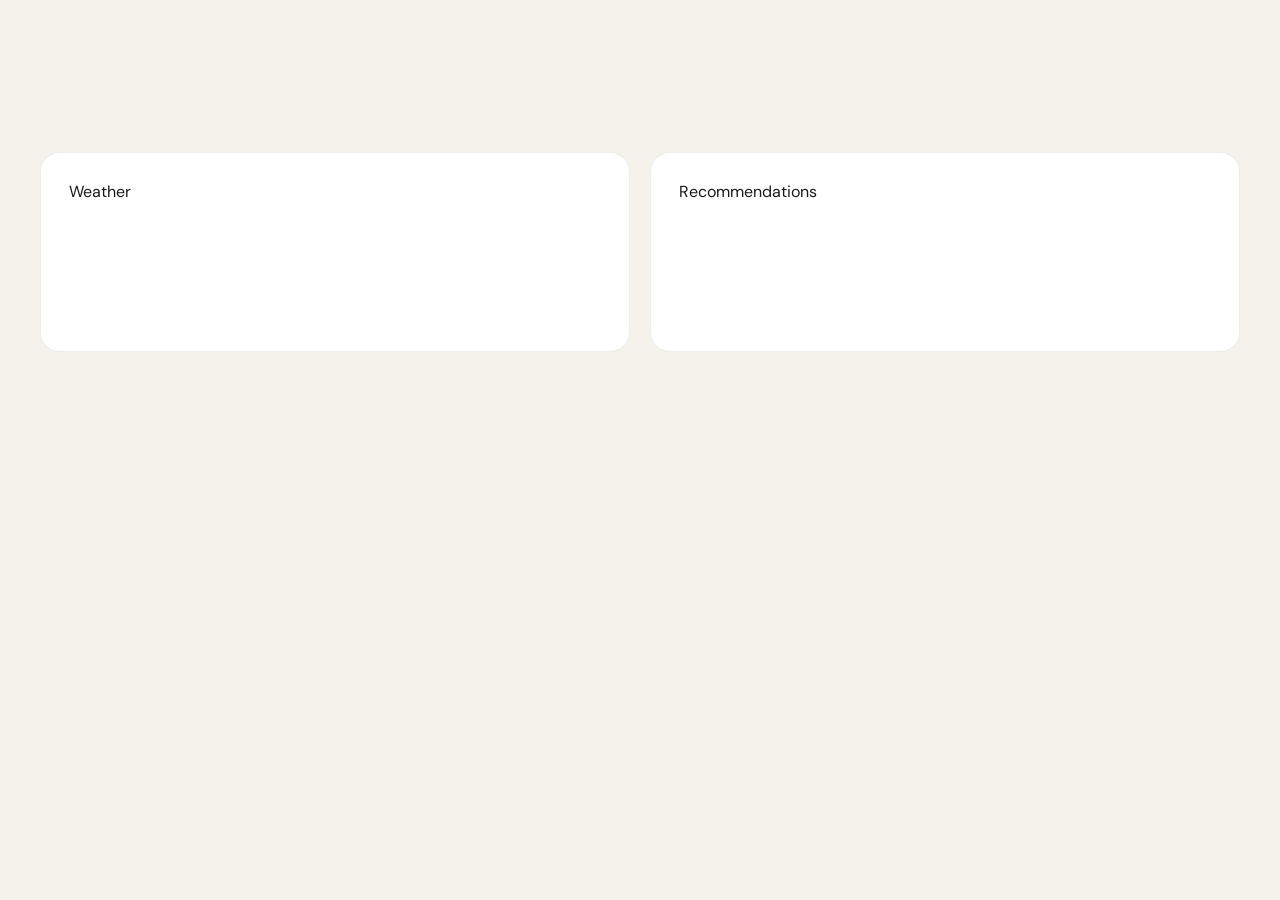
==== index.html @ 9553cbdd "Add favicon and reformat CSS Add a new image asset and reference it as the site's favicon in index.h" ====
<!DOCTYPE html>
<html lang="en">
  <head>
    <meta charset="UTF-8" />
    <meta name="viewport" content="width=device-width, initial-scale=1.0" />
    <title>Dashboard</title>
    <link rel="icon" href="images/weather-app-thick-line-filled-dark-colors-icons-for-personal-and-commercial-use-free-vector.jpg">
    <link rel="stylesheet" href="style.css" />
  </head>
  <body>

    <div id="app">

      <!-- Clock section -->
      <header id="clock-section">
        <div id="time"></div>
        <div id="date"></div>
      </header>

      <!-- Widgets section -->
      <main id="widgets">
        <div class="widget" id="weather-widget">Weather</div>
        <div class="widget" id="weather-widget">Recommendations</div>
      </main>

    </div>

    <script src="script.js"></script>
  </body>
</html>
---- style.css ----
@import url('https://fonts.googleapis.com/css2?family=DM+Serif+Display:ital@0;1&family=DM+Sans:wght@300;400;500&display=swap');

* {
  box-sizing: border-box;
  margin: 0;
  padding: 0;
}

:root{ /*Setting up variables for color pallete*/
  --bg: #F5F2EC;
  --text-primary: #1A1A18;
  --text-secondary: #8A8880;
  --widget-bg: #FFFFFF;
  --widget-border: rgba(0, 0, 0, 0.07);
  --accent: #2D6A4F;
}

body{
  background-color: var(--bg);
  color: var(--text-primary);
  font-family: 'DM Sans', sans-serif;
  min-height: 100vh;
  padding: 40px;
}

#app{
  max-width: 1400px;
  margin: 0 auto;
  display: flex;
  flex-direction: column;
  gap: 40px;
}

/* Clock section */
#clock-section{
  text-align: center;
  padding: 40px 0 20px;
}

#time{
  font-family: 'DM Serif Display', serif;
  font-size: clamp(72px, 12vw, 160px);
  line-height: 1;
  letter-spacing: -2px;
  color: var(--text-primary);
}

#date{
  font-size: clamp(14px, 2vw, 18px);
  font-weight: 300;
  color: var(--text-secondary);
  margin-top: 12px;
  letter-spacing: 0.08em;
  text-transform: uppercase;
}

/* Widgets grid */
#widgets{
  display: grid;
  grid-template-columns: repeat(auto-fit, minmax(300px, 1fr));
  gap: 20px;
}

.widget{
  background: var(--widget-bg);
  border: 1px solid var(--widget-border);
  border-radius: 20px;
  padding: 28px;
  min-height: 200px;
}

/* Portrait orientation */
@media (orientation: portrait) {
  body { padding: 30px 24px; }
  #widgets { grid-template-columns: 1fr; }
}
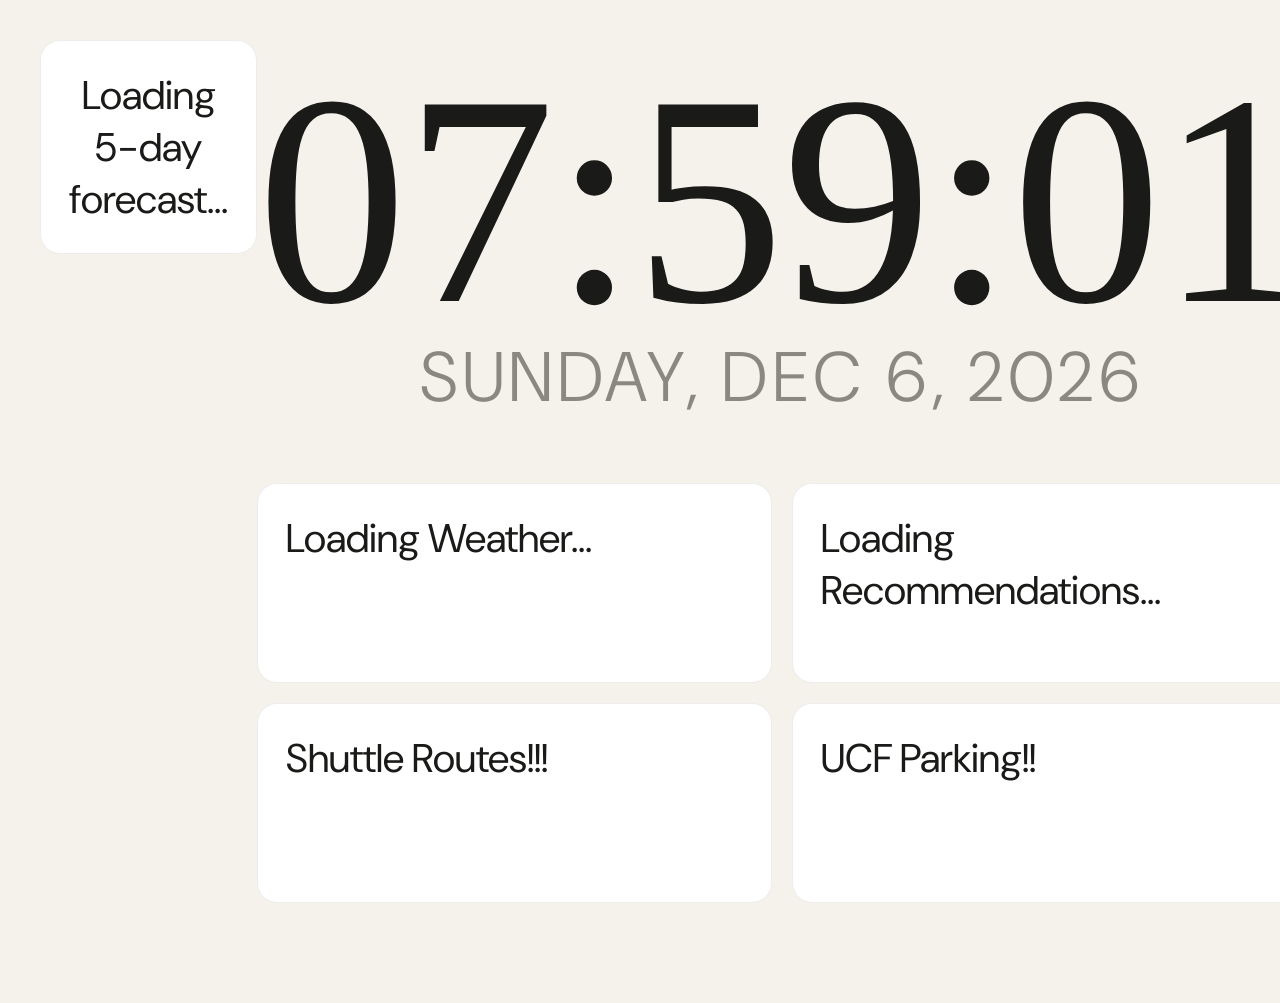
==== commit cb6fce69: "Add shuttle fetch & refactor layout/styles Move the 5-day forecast bar out of the main widgets and w" ====
--- a/index.html
+++ b/index.html
@@ -9,18 +9,24 @@
   </head>
   <body>
 
-    <div id="app">
+    <div class="dailyWeather">
+      <div class="widget" id="forecast-bar">Loading 5-day forecast...</div>
+    </div>
+    
+    <div id="main-app-section">
 
       <!-- Clock section -->
       <header id="clock-section">
-        <div id="time"></div>
-        <div id="date"></div>
+        <div id="time">HH:MM:SS</div>
+        <div id="date">MM/DD/YYYY</div>
       </header>
 
       <!-- Widgets section -->
       <main id="widgets">
-        <div class="widget" id="weather-widget">Weather</div>
-        <div class="widget" id="weather-widget">Recommendations</div>
+        <div class="widget" id="weather-widget">Loading Weather...</div>
+        <div class="widget" id="recommendations-widget">Loading Recommendations...</div>
+        <div class="widget" id="shuttle-routes">Shuttle Routes!!!</div>
+        <div class="widget" id="ucf-parking">UCF Parking!!</div>
       </main>
 
     </div>
--- a/style.css
+++ b/style.css
@@ -1,76 +1,121 @@
 @import url('https://fonts.googleapis.com/css2?family=DM+Serif+Display:ital@0;1&family=DM+Sans:wght@300;400;500&display=swap');
 
 * {
-  box-sizing: border-box;
-  margin: 0;
-  padding: 0;
+    box-sizing: border-box;
+    margin: 0;
+    padding: 0;
 }
 
 :root{ /*Setting up variables for color pallete*/
-  --bg: #F5F2EC;
-  --text-primary: #1A1A18;
-  --text-secondary: #8A8880;
-  --widget-bg: #FFFFFF;
-  --widget-border: rgba(0, 0, 0, 0.07);
-  --accent: #2D6A4F;
+    --bg: #F5F2EC;
+    --text-primary: #1A1A18;
+    --text-secondary: #8A8880;
+    --widget-bg: #FFFFFF;
+    --widget-border: rgba(0, 0, 0, 0.07);
+    --accent: #2D6A4F;
+}
+html{
+    font-size: 62.5%; /*This is like a universal constant for 1px*/                                                                                             
 }
 
 body{
-  background-color: var(--bg);
-  color: var(--text-primary);
-  font-family: 'DM Sans', sans-serif;
-  min-height: 100vh;
-  padding: 40px;
+    height: fit-content;
+    background-color: var(--bg);
+    color: var(--text-primary);
+    font-family: 'DM Sans', sans-serif;
+    min-height: 100vh;
+    padding: 4rem;
+    display: flex;
 }
 
-#app{
-  max-width: 1400px;
-  margin: 0 auto;
-  display: flex;
-  flex-direction: column;
-  gap: 40px;
+#main-app-section{
+    max-width: 140rem;
+    margin: 0 auto;
+    display: flex;
+    flex-direction: column;
+    gap: 4rem;
+
+    animation: fadeIn 1.5s ease-out;
 }
 
 /* Clock section */
 #clock-section{
-  text-align: center;
-  padding: 40px 0 20px;
+    text-align: center;
+    padding: 4rem 0 2rem;
 }
 
 #time{
-  font-family: 'DM Serif Display', serif;
-  font-size: clamp(72px, 12vw, 160px);
-  line-height: 1;
-  letter-spacing: -2px;
-  color: var(--text-primary);
+    font-family: 'DM Serif Display', serif;
+    font-size: 30rem;
+    line-height: .8;
+    letter-spacing: -.2rem;
+    color: var(--text-primary);
 }
 
 #date{
-  font-size: clamp(14px, 2vw, 18px);
-  font-weight: 300;
-  color: var(--text-secondary);
-  margin-top: 12px;
-  letter-spacing: 0.08em;
-  text-transform: uppercase;
+    font-size: 7rem;
+    font-weight: 300;
+    color: var(--text-secondary);
+    margin-top: 1.2rem;
+    letter-spacing: 0.08em;
+    text-transform: uppercase;
 }
 
 /* Widgets grid */
 #widgets{
-  display: grid;
-  grid-template-columns: repeat(auto-fit, minmax(300px, 1fr));
-  gap: 20px;
+    display: grid;
+    /* This creates exactly 2 equal columns */
+    grid-template-columns: 1fr 1fr; 
+    gap: 2rem;
+    margin-bottom: 6rem;
+}
+
+@keyframes fadeIn{
+    from { opacity: 0; transform: translateY(1rem); }
+    to { opacity: 1; transform: translateY(0); }
 }
 
 .widget{
-  background: var(--widget-bg);
-  border: 1px solid var(--widget-border);
-  border-radius: 20px;
-  padding: 28px;
-  min-height: 200px;
+    background: var(--widget-bg);
+    border: .1rem solid var(--widget-border);
+    border-radius: 2rem;
+    padding: 2.8rem;
+    min-height: 20rem;
+    font-size: 4rem;
+
+    transition: transform 0.3s ease, box-shadow 0.3s ease;
 }
 
-/* Portrait orientation */
-@media (orientation: portrait) {
-  body { padding: 30px 24px; }
-  #widgets { grid-template-columns: 1fr; }
+.widget:hover{
+    transform: translateY(-.5rem);
+    box-shadow: 0 1rem 2rem rgba(0,0,0,0.05);
+}
+
+#weather-widget p{
+    font-size: 3.2rem;
+}
+
+/*========================================= this is for the forecast bar =========================================*/
+#forecast-bar{
+    text-align: center;
+    width: fit-content;
+}
+
+.forecast-day{
+    display: flex;
+    flex-direction: column;
+    gap: 0.5rem;
+    margin: 5rem 0;
+}
+
+.day-name{
+    font-weight: 500;
+    text-transform: uppercase;
+    font-size: 4rem;
+    color: var(--text-secondary);
+}
+
+.day-temp{
+    font-size: 3rem;
+    font-weight: 400;
 }
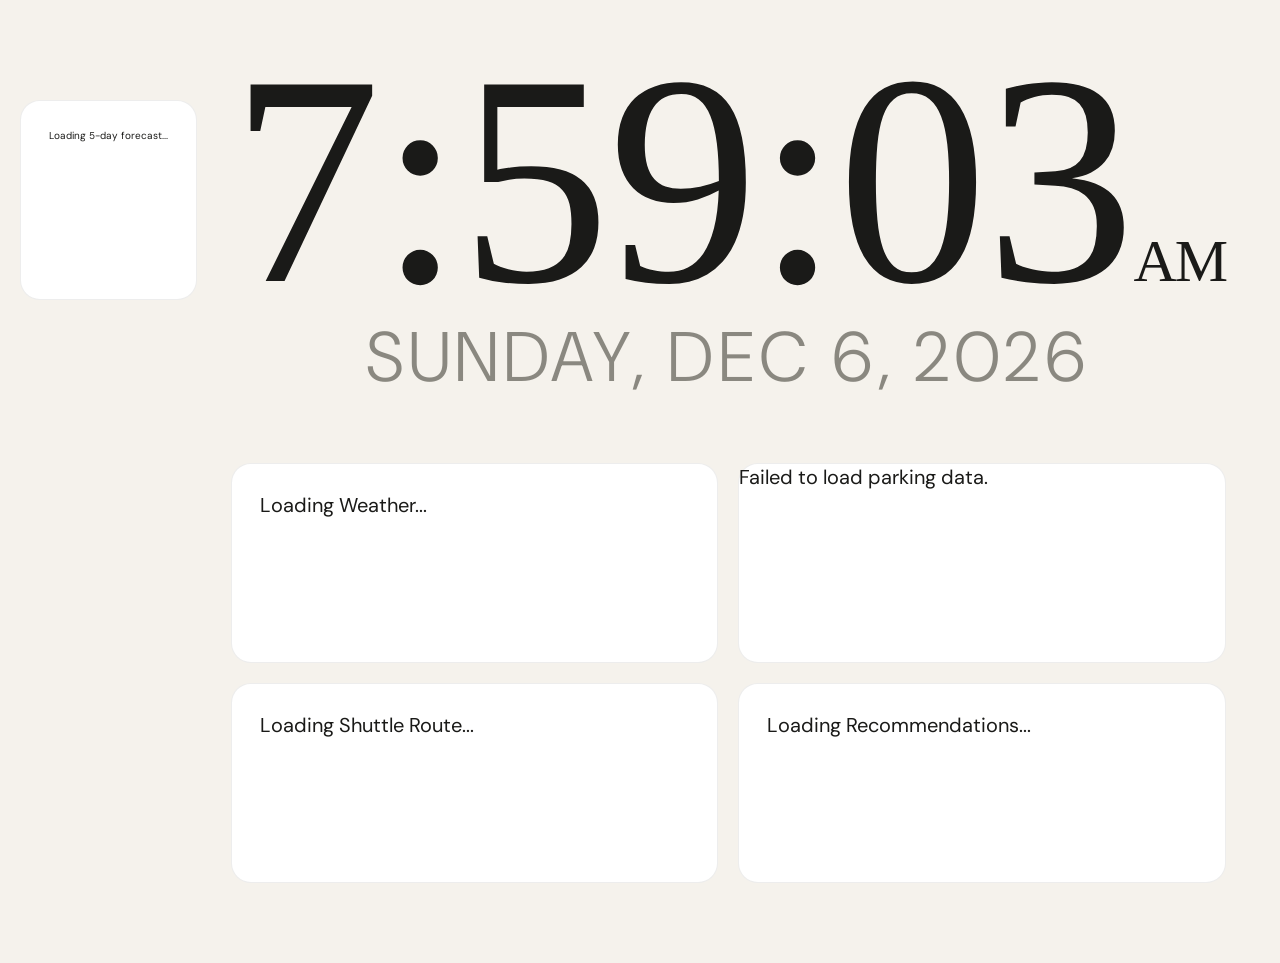
==== commit e028610a: "Refactor proxy, parking UI, and widgets Simplify and modernize the local proxy and dashboard widgets" ====
--- a/index.html
+++ b/index.html
@@ -23,10 +23,10 @@
 
       <!-- Widgets section -->
       <main id="widgets">
-        <div class="widget" id="weather-widget">Loading Weather...</div>
-        <div class="widget" id="recommendations-widget">Loading Recommendations...</div>
-        <div class="widget" id="shuttle-routes">Shuttle Routes!!!</div>
-        <div class="widget" id="ucf-parking">UCF Parking!!</div>
+        <div class="widget" id="weather-widget" style="font-size: 2rem;">Loading Weather...</div>
+        <div class="widget" id="ucf-parking-widget" style="font-size: 2rem;">Loading UCF Parking...</div>
+        <div class="widget" id="shuttle-routes-widget" style="font-size: 2rem;">Loading Shuttle Route...</div>
+        <div class="widget" id="recommendations-widget" style="font-size: 2rem;">Loading Recommendations...</div>
       </main>
 
     </div>
--- a/style.css
+++ b/style.css
@@ -24,7 +24,7 @@
     color: var(--text-primary);
     font-family: 'DM Sans', sans-serif;
     min-height: 100vh;
-    padding: 4rem;
+    padding: 2rem;
     display: flex;
 }
 
@@ -81,7 +81,6 @@
     border-radius: 2rem;
     padding: 2.8rem;
     min-height: 20rem;
-    font-size: 4rem;
 
     transition: transform 0.3s ease, box-shadow 0.3s ease;
 }
@@ -91,14 +90,26 @@
     box-shadow: 0 1rem 2rem rgba(0,0,0,0.05);
 }
 
+/*========================================= Current Weather Widget =========================================*/
 #weather-widget p{
-    font-size: 3.2rem;
-}
-
-/*========================================= this is for the forecast bar =========================================*/
+    font-size: 3.5rem;
+    font-family: 'DM Serif Display';
+}
+
+#weather-widget .current-day-stats{
+    font-size: 4rem;
+}
+
+/*========================================= Forecast Bar =========================================*/
 #forecast-bar{
     text-align: center;
     width: fit-content;
+    margin-top: 8rem;
+}
+
+#forecast-bar #forecast-title{
+    font-family: 'DM Serif Display';
+    font-size: 4rem;
 }
 
 .forecast-day{
@@ -113,9 +124,80 @@
     text-transform: uppercase;
     font-size: 4rem;
     color: var(--text-secondary);
+    margin-bottom: -1rem;
 }
 
 .day-temp{
     font-size: 3rem;
     font-weight: 400;
+    margin-bottom: -1rem;
+}
+
+.day-rain{
+    font-size: 2rem;
+}
+
+/*========================================= Shuttle Widget =========================================*/
+#shuttle-routes-widget p{
+    font-size: 2.2rem;
+    color: var(--text-secondary);
+    margin-bottom: 1rem;
+}
+#shuttle-routes-widget div{
+    font-size: 5.5rem;
+    font-family: 'DM Serif Display';
+    line-height: 1;
+}
+#shuttle-routes-widget #next-shuttle{
+    font-size: 4rem;
+    color: var(--text-secondary);
+    margin-top: 1rem;
+    font-family: 'DM Serif Display';
+}
+
+/*========================================= Parking Widget =========================================*/
+#ucf-parking-widget{
+    padding: 0;
+}
+#parking-title{
+    padding: 2rem 2rem 0 2rem;
+}
+#ucf-parking-widget #parking-title{
+    font-size: 2.2rem;
+    color: var(--text-secondary);
+    margin-bottom: 2rem;
+}
+#parking-list{
+    display: flex;
+    justify-content: space-between;
+    flex-wrap: wrap;
+    width: 58rem;
+    height: 35rem;
+    justify-self: center;
+    margin: 0 1rem;
+    padding: 1rem;
+}
+.garage-info{
+    margin-bottom: 2.5rem;
+    background-color: whitesmoke;
+    width: 18rem;
+    padding: 0 1rem;
+    border-radius: 1rem;
+    box-shadow: .5rem .3rem rgba(0, 0, 0, 0.12);
+}
+
+.garage-name{
+    font-family: 'DM Serif Display';
+    font-size: 3.8rem;
+}
+
+.garage-percent{
+    font-family: 'DM Serif Display';
+    font-size: 3.8rem;
+}
+
+.spots-left{
+    font-size: 1.6rem;
+    color: var(--text-secondary);
+    margin-top: 0.5rem;
 }
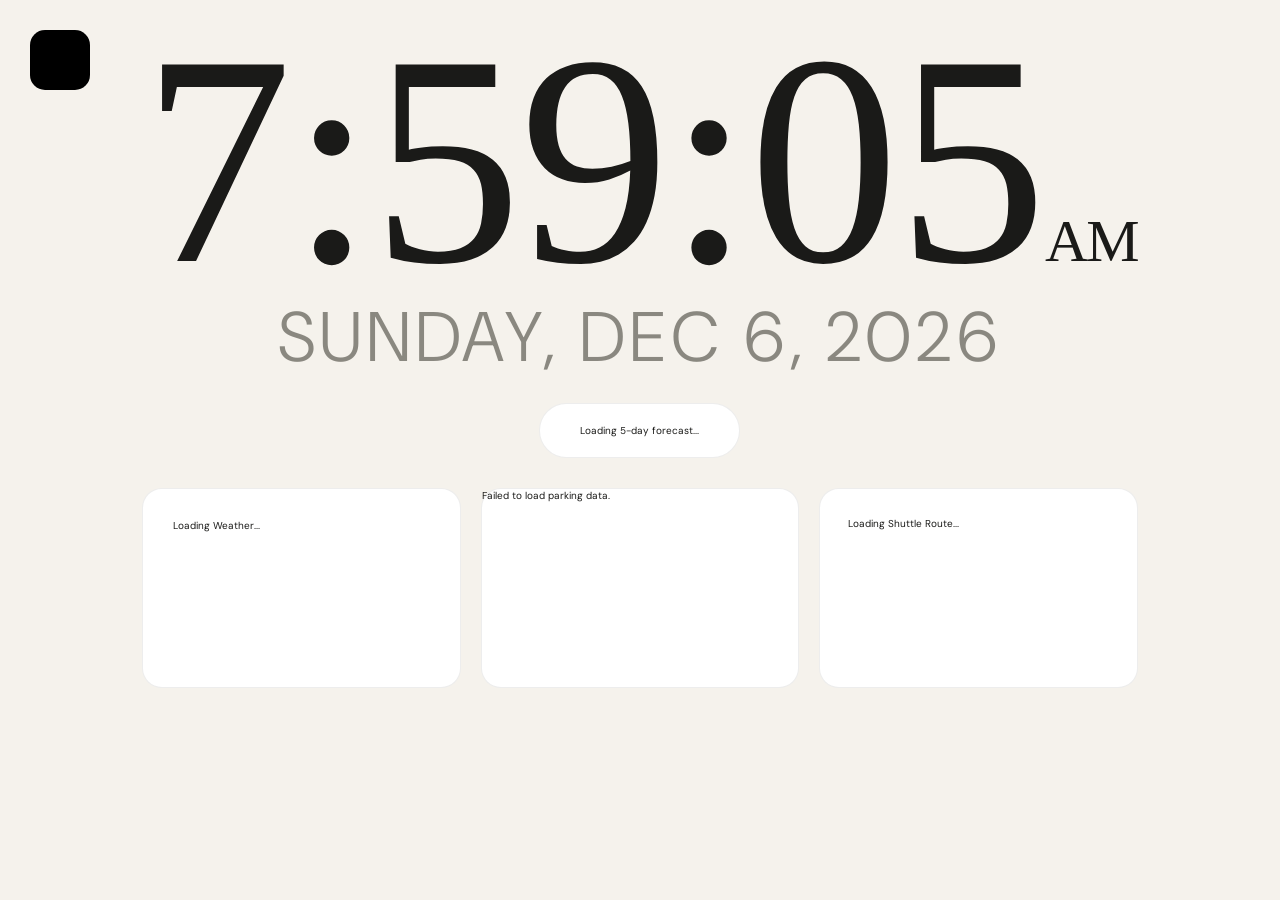
==== commit 7321f1c3: "Replace nav link with dashboard button Swap the textual "← Exit to Dashboard" link for a dashboard i" ====
--- a/index.html
+++ b/index.html
@@ -8,27 +8,23 @@
     <link rel="stylesheet" href="style.css" />
   </head>
   <body>
-
-    <div class="dailyWeather">
-      <div class="widget" id="forecast-bar">Loading 5-day forecast...</div>
-    </div>
-    
+    <a href="magicCounter.html" class="magic-link-wrapper">
+      <div class="magic-life-counter" title="Open MTG Life Counter"></div>
+    </a>
     <div id="main-app-section">
-
-      <!-- Clock section -->
       <header id="clock-section">
         <div id="time">HH:MM:SS</div>
         <div id="date">MM/DD/YYYY</div>
+        <div class="dailyWeather">
+          <div id="forecast-bar">Loading 5-day forecast...</div>
+        </div>
       </header>
 
-      <!-- Widgets section -->
       <main id="widgets">
-        <div class="widget" id="weather-widget" style="font-size: 2rem;">Loading Weather...</div>
-        <div class="widget" id="ucf-parking-widget" style="font-size: 2rem;">Loading UCF Parking...</div>
-        <div class="widget" id="shuttle-routes-widget" style="font-size: 2rem;">Loading Shuttle Route...</div>
-        <div class="widget" id="recommendations-widget" style="font-size: 2rem;">Loading Recommendations...</div>
+        <div class="widget" id="weather-widget">Loading Weather...</div>
+        <div class="widget" id="ucf-parking-widget">Loading UCF Parking...</div>
+        <div class="widget" id="shuttle-routes-widget">Loading Shuttle Route...</div>
       </main>
-
     </div>
 
     <script src="script.js"></script>
--- a/style.css
+++ b/style.css
@@ -24,8 +24,8 @@
     color: var(--text-primary);
     font-family: 'DM Sans', sans-serif;
     min-height: 100vh;
-    padding: 2rem;
-    display: flex;
+    display: flex;
+    padding-bottom: 8rem;
 }
 
 #main-app-section{
@@ -62,12 +62,10 @@
 }
 
 /* Widgets grid */
-#widgets{
+#widgets {
     display: grid;
-    /* This creates exactly 2 equal columns */
-    grid-template-columns: 1fr 1fr; 
+    grid-template-columns: repeat(3, 1fr); /* 3 equal columns */
     gap: 2rem;
-    margin-bottom: 6rem;
 }
 
 @keyframes fadeIn{
@@ -91,50 +89,127 @@
 }
 
 /*========================================= Current Weather Widget =========================================*/
-#weather-widget p{
-    font-size: 3.5rem;
-    font-family: 'DM Serif Display';
-}
-
-#weather-widget .current-day-stats{
-    font-size: 4rem;
+#weather-widget {
+    display: flex;
+    flex-direction: column;
+    justify-content: space-between;
+    padding: 3rem;
+}
+
+.weather-header p {
+    font-size: 2.2rem !important;
+    color: var(--text-secondary);
+    text-transform: uppercase;
+    letter-spacing: 0.1em;
+    margin-bottom: 2rem;
+}
+
+/* Big Temperature */
+.weather-main {
+    display: flex;
+    align-items: center;
+    gap: 2rem;
+    margin-bottom: 3rem;
+}
+
+.main-temp {
+    font-family: 'DM Serif Display';
+    font-size: 10rem;
+    line-height: 1;
+}
+
+.main-desc {
+    display: flex;
+    flex-direction: column;
+}
+
+.condition-text {
+    font-size: 3rem;
+    font-weight: 500;
+}
+
+.high-low {
+    font-size: 1.8rem;
+    color: var(--text-secondary);
+}
+
+/* Bottom Grid for Stats */
+.weather-grid {
+    display: grid;
+    grid-template-columns: repeat(3, 1fr);
+    border-top: 1px solid var(--widget-border);
+    padding-top: 2rem;
+    gap: 1rem;
+}
+
+.stat-item {
+    display: flex;
+    flex-direction: column;
+}
+
+.stat-label {
+    font-size: 1.4rem;
+    color: var(--text-secondary);
+    text-transform: uppercase;
+    font-weight: 500;
+}
+
+.stat-value {
+    font-size: 2.4rem;
+    font-weight: 400;
+}
+
+.rain-prob .stat-value {
+    color: #3b82f6; /* Signature blue for rain */
 }
 
 /*========================================= Forecast Bar =========================================*/
-#forecast-bar{
-    text-align: center;
-    width: fit-content;
-    margin-top: 8rem;
+.dailyWeather {
+    width: 100%;
+    display: flex;
+    justify-content: center;
+    margin-top: 2rem;
+}
+
+#forecast-bar {
+    display: flex;
+    flex-direction: row; /* Horizontal layout */
+    gap: 3rem;
+    background: var(--widget-bg);
+    padding: 2rem 4rem;
+    border-radius: 5rem;
+    border: .1rem solid var(--widget-border);
+    margin-bottom: -3rem;
 }
 
 #forecast-bar #forecast-title{
     font-family: 'DM Serif Display';
-    font-size: 4rem;
-}
-
-.forecast-day{
-    display: flex;
-    flex-direction: column;
-    gap: 0.5rem;
-    margin: 5rem 0;
+    font-size: 3.6rem;
+    margin-bottom: -4rem;
+}
+
+.forecast-day {
+    align-items: center;
 }
 
 .day-name{
     font-weight: 500;
     text-transform: uppercase;
-    font-size: 4rem;
+    font-size: 3.5rem;
     color: var(--text-secondary);
     margin-bottom: -1rem;
 }
 
 .day-temp{
-    font-size: 3rem;
+    font-size: 2.5rem;
     font-weight: 400;
-    margin-bottom: -1rem;
+    margin-bottom: -.5rem;
+    display: block;
 }
 
 .day-rain{
     font-size: 2rem;
+    display: block;
 }
 
 /*========================================= Shuttle Widget =========================================*/
@@ -144,12 +219,12 @@
     margin-bottom: 1rem;
 }
 #shuttle-routes-widget div{
-    font-size: 5.5rem;
+    font-size: 4rem;
     font-family: 'DM Serif Display';
     line-height: 1;
 }
 #shuttle-routes-widget #next-shuttle{
-    font-size: 4rem;
+    font-size: 3rem;
     color: var(--text-secondary);
     margin-top: 1rem;
     font-family: 'DM Serif Display';
@@ -200,4 +275,76 @@
     font-size: 1.6rem;
     color: var(--text-secondary);
     margin-top: 0.5rem;
+}
+/*========================================= Solar Tracker =========================================*/
+.solar-container {
+    margin-top: 2rem;
+    padding: 1rem 0;
+}
+
+.solar-labels {
+    display: flex;
+    justify-content: space-between;
+    font-size: 1.4rem;
+    color: var(--text-secondary);
+    margin-bottom: 1rem;
+    font-weight: 500;
+}
+
+.solar-status {
+    font-family: 'DM Serif Display';
+    color: var(--text-primary);
+    font-size: 1.8rem;
+}
+
+.solar-track{
+    position: relative;
+    height: 1.2rem;
+    background: linear-gradient(to right, #ff9c2a, #ffffff, rgb(44, 44, 255));
+    border-radius: 1rem;
+    border: .2rem solid whitesmoke;
+}
+
+.solar-progress{
+    height: 100%;
+    background: var(--text-primary);
+    opacity: 0.2;
+    border-radius: 1rem;
+}
+
+.sun-marker{
+    position: absolute;
+    top: 50%;
+    transform: translate(-50%, -50%);
+    font-size: 2.2rem;
+    transition: left 1s ease-in-out;
+}
+/*========================================= Magic Counter Widget =========================================*/
+.magic-link-wrapper{
+    text-decoration: none;
+    display: block; /* Ensures it takes up space */
+    position: absolute;
+    z-index: 100; /* Keeps it above other elements */
+}
+.magic-life-counter{
+    background-image: url(images/mtg-logo.png);
+    background-repeat: no-repeat;
+    background-position: center;
+    background-size: cover;
+    background-color: black;
+    height: 6rem;
+    width: 6rem;
+    border-radius: 1.5rem;
+    margin-left: 3rem;
+    margin-top: 3rem;
+
+    transition: transform 0.3s ease, box-shadow 0.3s ease;
+}
+.magic-life-counter:hover{
+    cursor: pointer;
+    transform: translateY(-.5rem);
+    box-shadow: 0 1rem 2rem rgba(0,0,0,0.05);
+}
+.magic-life-counter:active{
+    opacity: .85;
 }
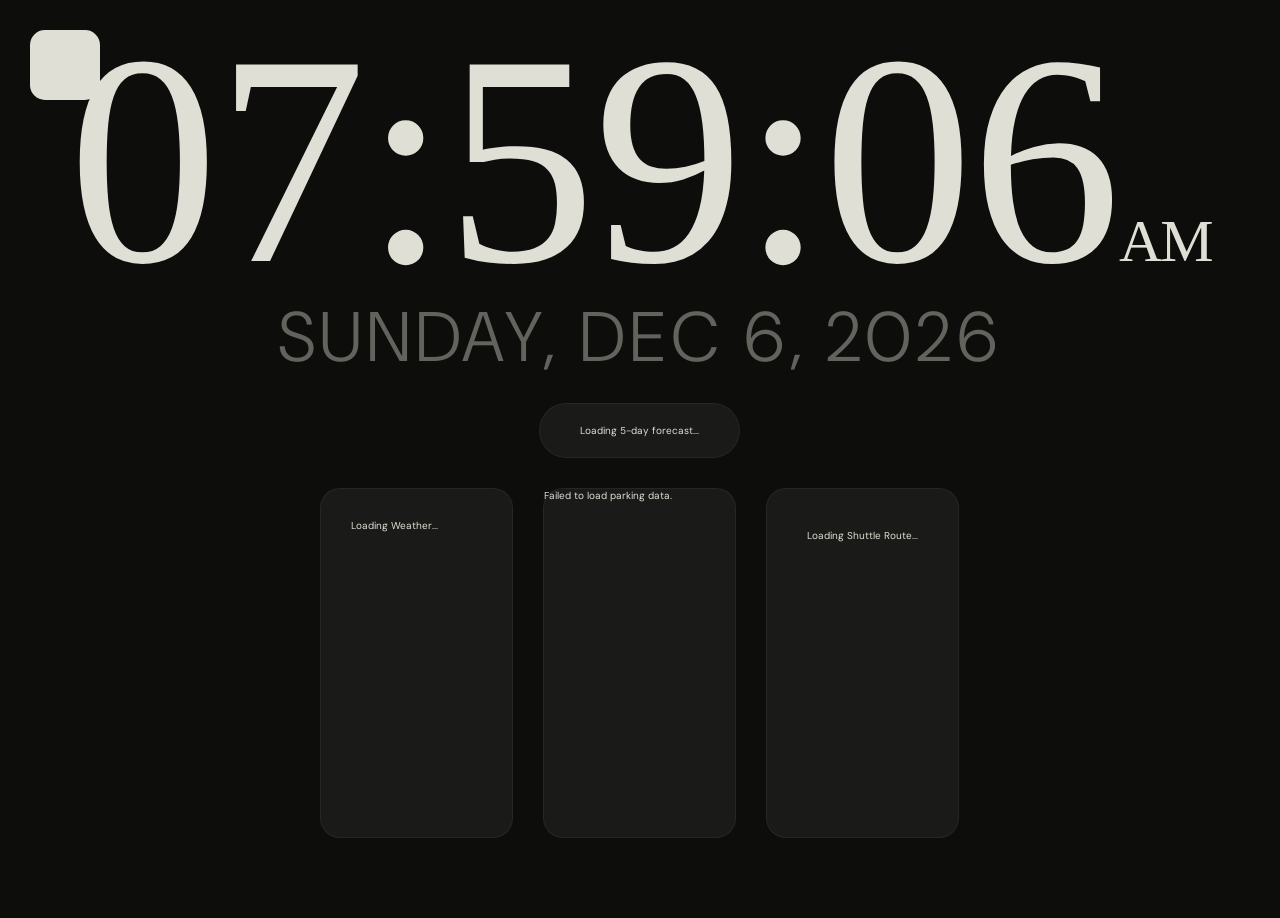
==== commit 72847261: "Add defeat message and adjust widget layout Add a new defeat string ("Blue-Shelled") to the defeated" ====
--- a/index.html
+++ b/index.html
@@ -11,6 +11,7 @@
     <a href="magicCounter.html" class="magic-link-wrapper">
       <div class="magic-life-counter" title="Open MTG Life Counter"></div>
     </a>
+    
     <div id="main-app-section">
       <header id="clock-section">
         <div id="time">HH:MM:SS</div>
--- a/style.css
+++ b/style.css
@@ -12,7 +12,7 @@
     --text-secondary: #8A8880;
     --widget-bg: #FFFFFF;
     --widget-border: rgba(0, 0, 0, 0.07);
-    --accent: #2D6A4F;
+    --accent: #d7fffe;
 }
 html{
     font-size: 62.5%; /*This is like a universal constant for 1px*/                                                                                             
@@ -62,10 +62,12 @@
 }
 
 /* Widgets grid */
-#widgets {
+#widgets{
     display: grid;
     grid-template-columns: repeat(3, 1fr); /* 3 equal columns */
-    gap: 2rem;
+    gap: 3rem;
+    max-width: 160rem; /* Increased from 140rem */
+    margin: 0 auto;
 }
 
 @keyframes fadeIn{
@@ -77,8 +79,9 @@
     background: var(--widget-bg);
     border: .1rem solid var(--widget-border);
     border-radius: 2rem;
-    padding: 2.8rem;
-    min-height: 20rem;
+    padding: 4rem;
+    min-height: 35rem;
+    
 
     transition: transform 0.3s ease, box-shadow 0.3s ease;
 }
@@ -89,7 +92,7 @@
 }
 
 /*========================================= Current Weather Widget =========================================*/
-#weather-widget {
+#weather-widget{
     display: flex;
     flex-direction: column;
     justify-content: space-between;
@@ -105,14 +108,14 @@
 }
 
 /* Big Temperature */
-.weather-main {
+.weather-main{
     display: flex;
     align-items: center;
     gap: 2rem;
     margin-bottom: 3rem;
 }
 
-.main-temp {
+.main-temp{
     font-family: 'DM Serif Display';
     font-size: 10rem;
     line-height: 1;
@@ -180,6 +183,13 @@
     border-radius: 5rem;
     border: .1rem solid var(--widget-border);
     margin-bottom: -3rem;
+
+    transition: transform 0.3s ease, box-shadow 0.3s ease;
+}
+
+#forecast-bar:hover{
+    transform: translateY(-.5rem);
+    box-shadow: 0 1rem 2rem rgba(0,0,0,0.05);
 }
 
 #forecast-bar #forecast-title{
@@ -254,7 +264,7 @@
 }
 .garage-info{
     margin-bottom: 2.5rem;
-    background-color: whitesmoke;
+    background-color: var(--accent);
     width: 18rem;
     padding: 0 1rem;
     border-radius: 1rem;
@@ -331,9 +341,9 @@
     background-repeat: no-repeat;
     background-position: center;
     background-size: cover;
-    background-color: black;
-    height: 6rem;
-    width: 6rem;
+    background-color: var(--text-primary);
+    height: 7rem;
+    width: 7rem;
     border-radius: 1.5rem;
     margin-left: 3rem;
     margin-top: 3rem;
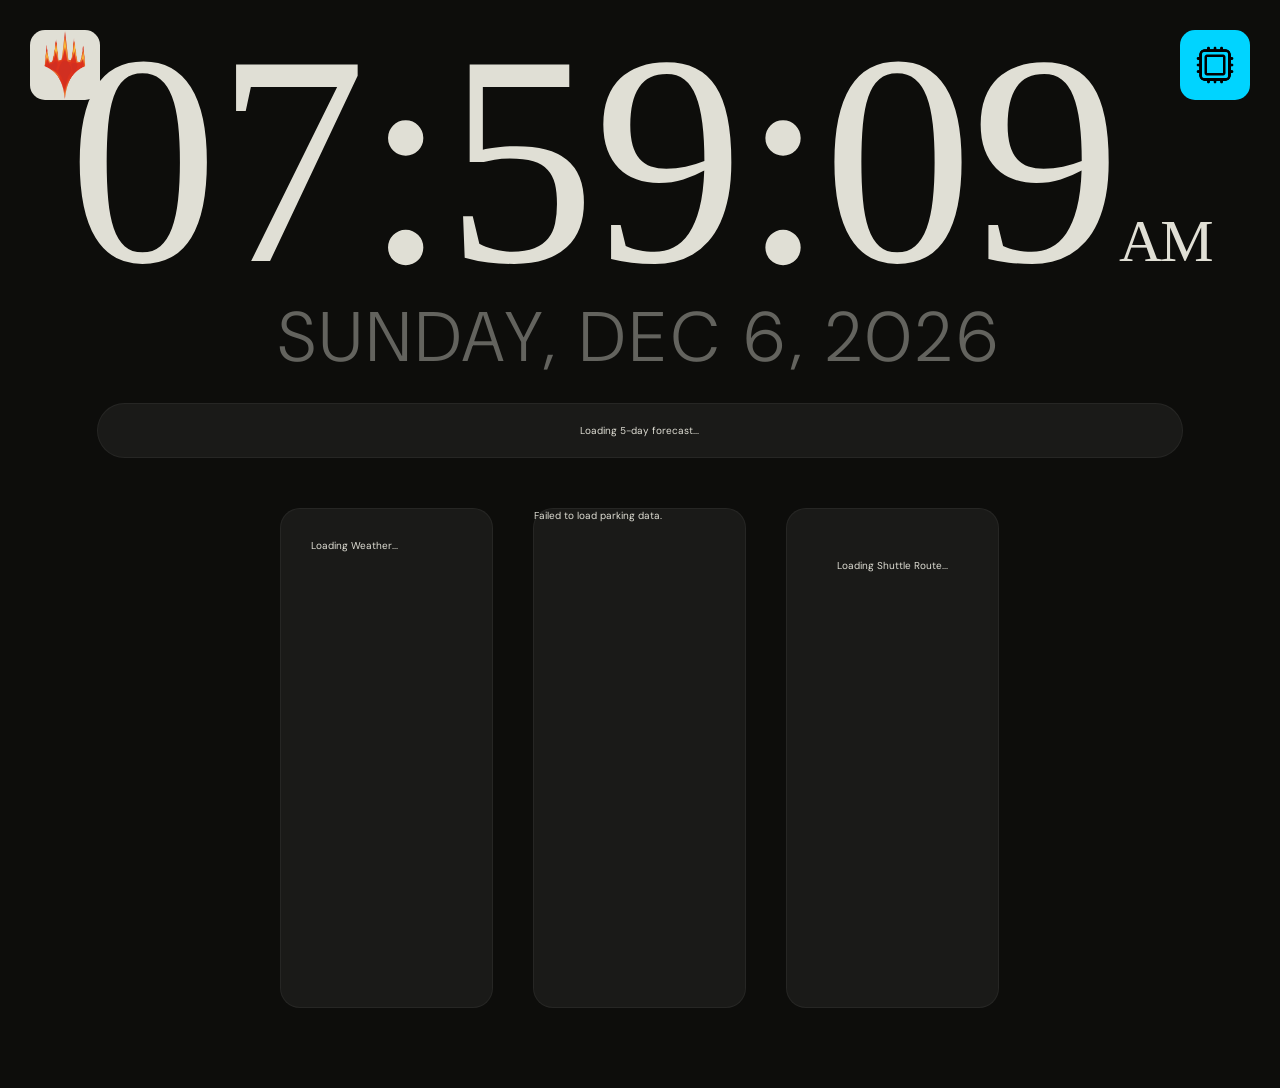
==== commit 4a9fdc34: "Add system stats page and /system API Introduce a Raspberry Pi system status UI and backend endpoint" ====
--- a/index.html
+++ b/index.html
@@ -10,6 +10,10 @@
   <body>
     <a href="magicCounter.html" class="magic-link-wrapper">
       <div class="magic-life-counter" title="Open MTG Life Counter"></div>
+    </a>
+
+    <a href="system.html" class="system-link-wrapper">
+      <div class="system-icon" title="View System Stats"></div>
     </a>
     
     <div id="main-app-section">
--- a/style.css
+++ b/style.css
@@ -29,11 +29,11 @@
 }
 
 #main-app-section{
-    max-width: 140rem;
+    max-width: 180rem;
     margin: 0 auto;
     display: flex;
     flex-direction: column;
-    gap: 4rem;
+    gap: 6rem;
 
     animation: fadeIn 1.5s ease-out;
 }
@@ -65,7 +65,7 @@
 #widgets{
     display: grid;
     grid-template-columns: repeat(3, 1fr); /* 3 equal columns */
-    gap: 3rem;
+    gap: 4rem;
     max-width: 160rem; /* Increased from 140rem */
     margin: 0 auto;
 }
@@ -79,8 +79,8 @@
     background: var(--widget-bg);
     border: .1rem solid var(--widget-border);
     border-radius: 2rem;
-    padding: 4rem;
-    min-height: 35rem;
+    padding: 5rem;
+    min-height: 50rem;
     
 
     transition: transform 0.3s ease, box-shadow 0.3s ease;
@@ -117,27 +117,27 @@
 
 .main-temp{
     font-family: 'DM Serif Display';
-    font-size: 10rem;
+    font-size: 13rem;
     line-height: 1;
 }
 
-.main-desc {
+.main-desc{
     display: flex;
     flex-direction: column;
 }
 
-.condition-text {
-    font-size: 3rem;
+.condition-text{
+    font-size: 3.8rem;
     font-weight: 500;
 }
 
-.high-low {
-    font-size: 1.8rem;
+.high-low{
+    font-size: 2rem;
     color: var(--text-secondary);
 }
 
 /* Bottom Grid for Stats */
-.weather-grid {
+.weather-grid{
     display: grid;
     grid-template-columns: repeat(3, 1fr);
     border-top: 1px solid var(--widget-border);
@@ -145,20 +145,20 @@
     gap: 1rem;
 }
 
-.stat-item {
+.stat-item{
     display: flex;
     flex-direction: column;
 }
 
-.stat-label {
-    font-size: 1.4rem;
+.stat-label{
+    font-size: 1.8rem;
     color: var(--text-secondary);
     text-transform: uppercase;
     font-weight: 500;
 }
 
-.stat-value {
-    font-size: 2.4rem;
+.stat-value{
+    font-size: 3rem;
     font-weight: 400;
 }
 
@@ -174,15 +174,17 @@
     margin-top: 2rem;
 }
 
-#forecast-bar {
+#forecast-bar{
     display: flex;
     flex-direction: row; /* Horizontal layout */
-    gap: 3rem;
+    gap: 5rem;
     background: var(--widget-bg);
     padding: 2rem 4rem;
     border-radius: 5rem;
     border: .1rem solid var(--widget-border);
     margin-bottom: -3rem;
+    width: 95%;
+    justify-content: center;
 
     transition: transform 0.3s ease, box-shadow 0.3s ease;
 }
@@ -245,7 +247,11 @@
     padding: 0;
 }
 #parking-title{
-    padding: 2rem 2rem 0 2rem;
+    padding: 2.5rem 2.5rem 0 2rem;
+    font-size: 2.5rem !important;
+    text-transform: uppercase;
+    letter-spacing: 0.1em;
+    color: var(--text-secondary);
 }
 #ucf-parking-widget #parking-title{
     font-size: 2.2rem;
@@ -337,7 +343,7 @@
     z-index: 100; /* Keeps it above other elements */
 }
 .magic-life-counter{
-    background-image: url(images/mtg-logo.png);
+    background-image: url(images/mtg-icon.png);
     background-repeat: no-repeat;
     background-position: center;
     background-size: cover;
@@ -357,4 +363,27 @@
 }
 .magic-life-counter:active{
     opacity: .85;
-}+}
+
+/*========================================= System Stats Widget =========================================*/
+.system-link-wrapper {
+    position: absolute;
+    right: 3rem;
+    top: 3rem;
+    text-decoration: none;
+}
+
+.system-icon {
+    width: 7rem;
+    height: 7rem;
+    background-color: #00d4ff;
+    border-radius: 1.5rem;
+    /* Use a terminal or chip icon here */
+    background-image: url('images/chip-icon.png'); 
+    background-size: 60%;
+    background-position: center;
+    background-repeat: no-repeat;
+    transition: transform 0.3s ease;
+}
+
+.system-icon:hover { transform: translateY(-.5rem); }
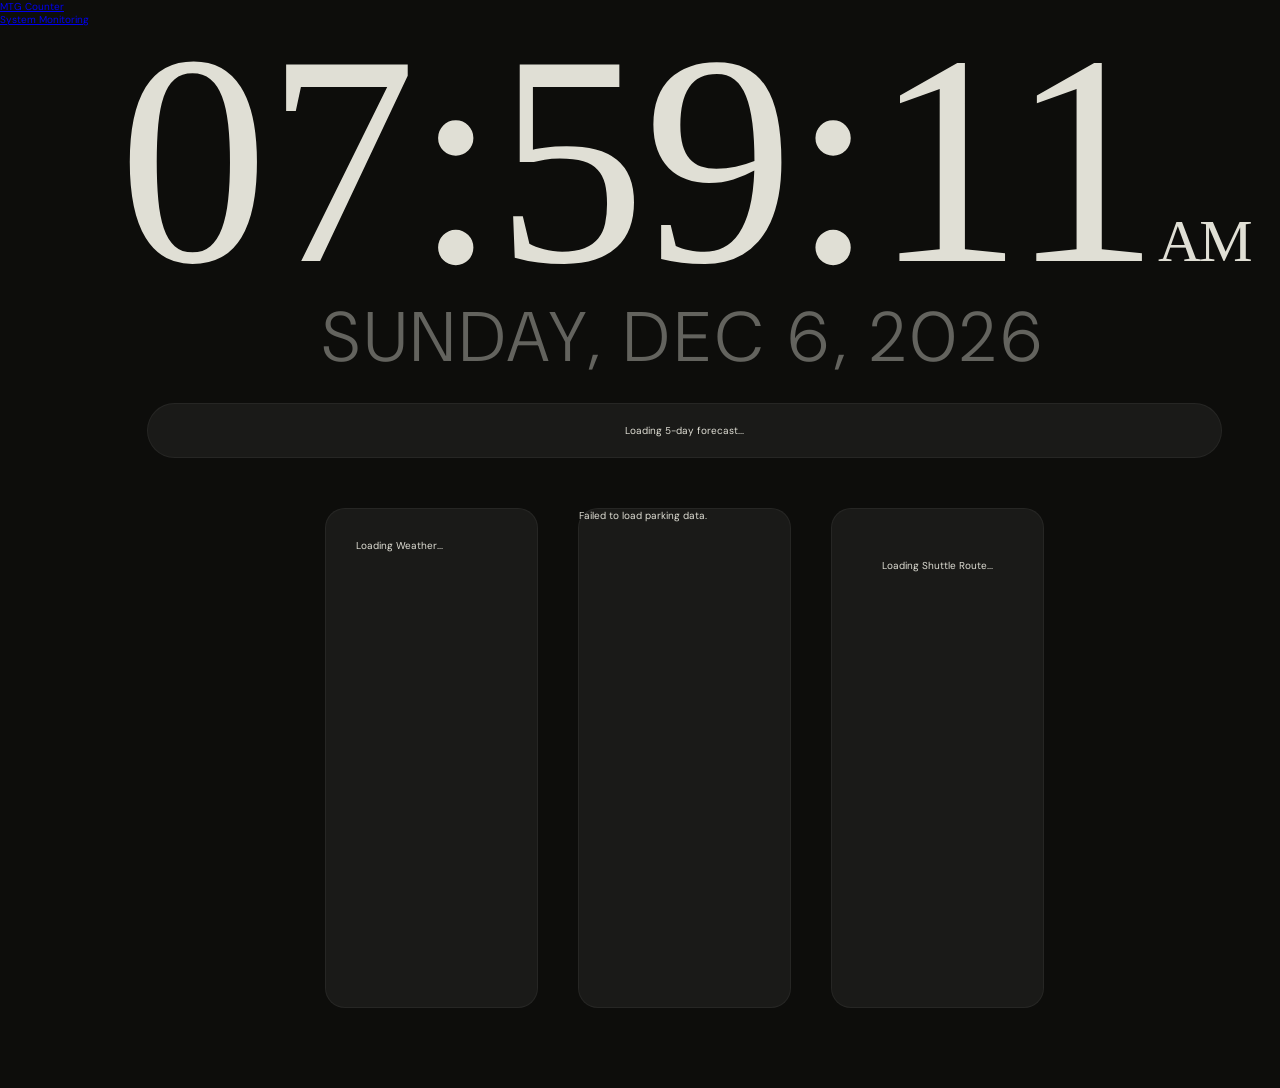
==== commit 2bb17b6e: "Space Delete" ====
--- a/index.html
+++ b/index.html
@@ -8,13 +8,24 @@
     <link rel="stylesheet" href="style.css" />
   </head>
   <body>
-    <a href="magicCounter.html" class="magic-link-wrapper">
-      <div class="magic-life-counter" title="Open MTG Life Counter"></div>
-    </a>
+    <div id="menu-toggle" class="menu-button" onclick="toggleMenu()">
+      <div class="bar"></div>
+      <div class="bar"></div>
+      <div class="bar"></div>
+    </div>
 
-    <a href="system.html" class="system-link-wrapper">
-      <div class="system-icon" title="View System Stats"></div>
-    </a>
+    <div class="side-menu" id="side-menu">
+      <a href="magicCounter.html" class="menu-item-wrapper">
+        <div class="menu-item-icon magic-menu-icon"></div>
+        <span>MTG Counter</span>
+      </a>
+
+      <a href="system.html" class="menu-item-wrapper">
+        <div class="menu-item-icon system-menu-icon"></div>
+        <span>System Monitoring</span>
+      </a>
+    </div>
+
     
     <div id="main-app-section">
       <header id="clock-section">
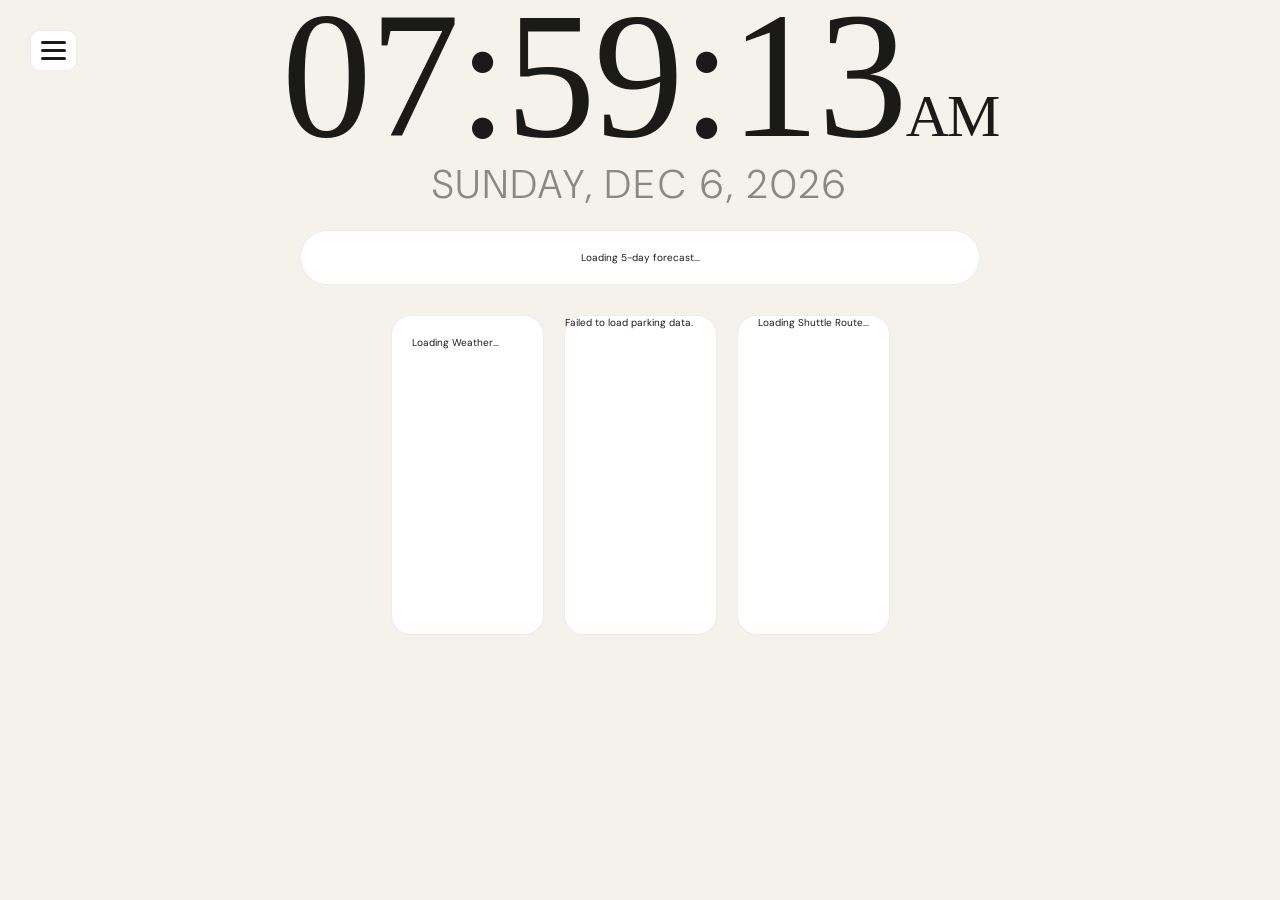
==== commit 3c6e9b5d: "added poison counters to mtg screen" ====
--- a/index.html
+++ b/index.html
@@ -1,48 +1,48 @@
-<!DOCTYPE html>
-<html lang="en">
-  <head>
-    <meta charset="UTF-8" />
-    <meta name="viewport" content="width=device-width, initial-scale=1.0" />
-    <title>Dashboard</title>
-    <link rel="icon" href="images/weather-app-thick-line-filled-dark-colors-icons-for-personal-and-commercial-use-free-vector.jpg">
-    <link rel="stylesheet" href="style.css" />
-  </head>
-  <body>
-    <div id="menu-toggle" class="menu-button" onclick="toggleMenu()">
-      <div class="bar"></div>
-      <div class="bar"></div>
-      <div class="bar"></div>
-    </div>
-
-    <div class="side-menu" id="side-menu">
-      <a href="magicCounter.html" class="menu-item-wrapper">
-        <div class="menu-item-icon magic-menu-icon"></div>
-        <span>MTG Counter</span>
-      </a>
-
-      <a href="system.html" class="menu-item-wrapper">
-        <div class="menu-item-icon system-menu-icon"></div>
-        <span>System Monitoring</span>
-      </a>
-    </div>
-
-    
-    <div id="main-app-section">
-      <header id="clock-section">
-        <div id="time">HH:MM:SS</div>
-        <div id="date">MM/DD/YYYY</div>
-        <div class="dailyWeather">
-          <div id="forecast-bar">Loading 5-day forecast...</div>
-        </div>
-      </header>
-
-      <main id="widgets">
-        <div class="widget" id="weather-widget">Loading Weather...</div>
-        <div class="widget" id="ucf-parking-widget">Loading UCF Parking...</div>
-        <div class="widget" id="shuttle-routes-widget">Loading Shuttle Route...</div>
-      </main>
-    </div>
-
-    <script src="script.js"></script>
-  </body>
+<!DOCTYPE html>
+<html lang="en">
+  <head>
+    <meta charset="UTF-8" />
+    <meta name="viewport" content="width=device-width, initial-scale=1.0" />
+    <title>Dashboard</title>
+    <link rel="icon" href="images/weather-app-thick-line-filled-dark-colors-icons-for-personal-and-commercial-use-free-vector.jpg">
+    <link rel="stylesheet" href="style.css" />
+  </head>
+  <body>
+    <div id="menu-toggle" class="menu-button" onclick="toggleMenu()">
+      <div class="bar"></div>
+      <div class="bar"></div>
+      <div class="bar"></div>
+    </div>
+
+    <div class="side-menu" id="side-menu">
+      <a href="magicCounter.html" class="menu-item-wrapper">
+        <div class="menu-item-icon magic-menu-icon"></div>
+        <span>MTG Counter</span>
+      </a>
+
+      <a href="system.html" class="menu-item-wrapper">
+        <div class="menu-item-icon system-menu-icon"></div>
+        <span>System Monitoring</span>
+      </a>
+    </div>
+
+    
+    <div id="main-app-section">
+      <header id="clock-section">
+        <div id="time">HH:MM:SS</div>
+        <div id="date">MM/DD/YYYY</div>
+        <div class="dailyWeather">
+          <div id="forecast-bar">Loading 5-day forecast...</div>
+        </div>
+      </header>
+
+      <main id="widgets">
+        <div class="widget" id="weather-widget">Loading Weather...</div>
+        <div class="widget" id="ucf-parking-widget">Loading UCF Parking...</div>
+        <div class="widget" id="shuttle-routes-widget">Loading Shuttle Route...</div>
+      </main>
+    </div>
+
+    <script src="script.js"></script>
+  </body>
 </html>
--- a/style.css
+++ b/style.css
@@ -1,389 +1,426 @@
-@import url('https://fonts.googleapis.com/css2?family=DM+Serif+Display:ital@0;1&family=DM+Sans:wght@300;400;500&display=swap');
-
-* {
-    box-sizing: border-box;
-    margin: 0;
-    padding: 0;
-}
-
-:root{ /*Setting up variables for color pallete*/
-    --bg: #F5F2EC;
-    --text-primary: #1A1A18;
-    --text-secondary: #8A8880;
-    --widget-bg: #FFFFFF;
-    --widget-border: rgba(0, 0, 0, 0.07);
-    --accent: #d7fffe;
-}
-html{
-    font-size: 62.5%; /*This is like a universal constant for 1px*/                                                                                             
-}
-
-body{
-    height: fit-content;
-    background-color: var(--bg);
-    color: var(--text-primary);
-    font-family: 'DM Sans', sans-serif;
-    min-height: 100vh;
-    display: flex;
-    padding-bottom: 8rem;
-}
-
-#main-app-section{
-    max-width: 180rem;
-    margin: 0 auto;
-    display: flex;
-    flex-direction: column;
-    gap: 6rem;
-
-    animation: fadeIn 1.5s ease-out;
-}
-
-/* Clock section */
-#clock-section{
-    text-align: center;
-    padding: 4rem 0 2rem;
-}
-
-#time{
-    font-family: 'DM Serif Display', serif;
-    font-size: 30rem;
-    line-height: .8;
-    letter-spacing: -.2rem;
-    color: var(--text-primary);
-}
-
-#date{
-    font-size: 7rem;
-    font-weight: 300;
-    color: var(--text-secondary);
-    margin-top: 1.2rem;
-    letter-spacing: 0.08em;
-    text-transform: uppercase;
-}
-
-/* Widgets grid */
-#widgets{
-    display: grid;
-    grid-template-columns: repeat(3, 1fr); /* 3 equal columns */
-    gap: 4rem;
-    max-width: 160rem; /* Increased from 140rem */
-    margin: 0 auto;
-}
-
-@keyframes fadeIn{
-    from { opacity: 0; transform: translateY(1rem); }
-    to { opacity: 1; transform: translateY(0); }
-}
-
-.widget{
-    background: var(--widget-bg);
-    border: .1rem solid var(--widget-border);
-    border-radius: 2rem;
-    padding: 5rem;
-    min-height: 50rem;
-    
-
-    transition: transform 0.3s ease, box-shadow 0.3s ease;
-}
-
-.widget:hover{
-    transform: translateY(-.5rem);
-    box-shadow: 0 1rem 2rem rgba(0,0,0,0.05);
-}
-
-/*========================================= Current Weather Widget =========================================*/
-#weather-widget{
-    display: flex;
-    flex-direction: column;
-    justify-content: space-between;
-    padding: 3rem;
-}
-
-.weather-header p {
-    font-size: 2.2rem !important;
-    color: var(--text-secondary);
-    text-transform: uppercase;
-    letter-spacing: 0.1em;
-    margin-bottom: 2rem;
-}
-
-/* Big Temperature */
-.weather-main{
-    display: flex;
-    align-items: center;
-    gap: 2rem;
-    margin-bottom: 3rem;
-}
-
-.main-temp{
-    font-family: 'DM Serif Display';
-    font-size: 13rem;
-    line-height: 1;
-}
-
-.main-desc{
-    display: flex;
-    flex-direction: column;
-}
-
-.condition-text{
-    font-size: 3.8rem;
-    font-weight: 500;
-}
-
-.high-low{
-    font-size: 2rem;
-    color: var(--text-secondary);
-}
-
-/* Bottom Grid for Stats */
-.weather-grid{
-    display: grid;
-    grid-template-columns: repeat(3, 1fr);
-    border-top: 1px solid var(--widget-border);
-    padding-top: 2rem;
-    gap: 1rem;
-}
-
-.stat-item{
-    display: flex;
-    flex-direction: column;
-}
-
-.stat-label{
-    font-size: 1.8rem;
-    color: var(--text-secondary);
-    text-transform: uppercase;
-    font-weight: 500;
-}
-
-.stat-value{
-    font-size: 3rem;
-    font-weight: 400;
-}
-
-.rain-prob .stat-value {
-    color: #3b82f6; /* Signature blue for rain */
-}
-
-/*========================================= Forecast Bar =========================================*/
-.dailyWeather {
-    width: 100%;
-    display: flex;
-    justify-content: center;
-    margin-top: 2rem;
-}
-
-#forecast-bar{
-    display: flex;
-    flex-direction: row; /* Horizontal layout */
-    gap: 5rem;
-    background: var(--widget-bg);
-    padding: 2rem 4rem;
-    border-radius: 5rem;
-    border: .1rem solid var(--widget-border);
-    margin-bottom: -3rem;
-    width: 95%;
-    justify-content: center;
-
-    transition: transform 0.3s ease, box-shadow 0.3s ease;
-}
-
-#forecast-bar:hover{
-    transform: translateY(-.5rem);
-    box-shadow: 0 1rem 2rem rgba(0,0,0,0.05);
-}
-
-#forecast-bar #forecast-title{
-    font-family: 'DM Serif Display';
-    font-size: 3.6rem;
-    margin-bottom: -4rem;
-}
-
-.forecast-day {
-    align-items: center;
-}
-
-.day-name{
-    font-weight: 500;
-    text-transform: uppercase;
-    font-size: 3.5rem;
-    color: var(--text-secondary);
-    margin-bottom: -1rem;
-}
-
-.day-temp{
-    font-size: 2.5rem;
-    font-weight: 400;
-    margin-bottom: -.5rem;
-    display: block;
-}
-
-.day-rain{
-    font-size: 2rem;
-    display: block;
-}
-
-/*========================================= Shuttle Widget =========================================*/
-#shuttle-routes-widget p{
-    font-size: 2.2rem;
-    color: var(--text-secondary);
-    margin-bottom: 1rem;
-}
-#shuttle-routes-widget div{
-    font-size: 4rem;
-    font-family: 'DM Serif Display';
-    line-height: 1;
-}
-#shuttle-routes-widget #next-shuttle{
-    font-size: 3rem;
-    color: var(--text-secondary);
-    margin-top: 1rem;
-    font-family: 'DM Serif Display';
-}
-
-/*========================================= Parking Widget =========================================*/
-#ucf-parking-widget{
-    padding: 0;
-}
-#parking-title{
-    padding: 2.5rem 2.5rem 0 2rem;
-    font-size: 2.5rem !important;
-    text-transform: uppercase;
-    letter-spacing: 0.1em;
-    color: var(--text-secondary);
-}
-#ucf-parking-widget #parking-title{
-    font-size: 2.2rem;
-    color: var(--text-secondary);
-    margin-bottom: 2rem;
-}
-#parking-list{
-    display: flex;
-    justify-content: space-between;
-    flex-wrap: wrap;
-    width: 58rem;
-    height: 35rem;
-    justify-self: center;
-    margin: 0 1rem;
-    padding: 1rem;
-}
-.garage-info{
-    margin-bottom: 2.5rem;
-    background-color: var(--accent);
-    width: 18rem;
-    padding: 0 1rem;
-    border-radius: 1rem;
-    box-shadow: .5rem .3rem rgba(0, 0, 0, 0.12);
-}
-
-.garage-name{
-    font-family: 'DM Serif Display';
-    font-size: 3.8rem;
-}
-
-.garage-percent{
-    font-family: 'DM Serif Display';
-    font-size: 3.8rem;
-}
-
-.spots-left{
-    font-size: 1.6rem;
-    color: var(--text-secondary);
-    margin-top: 0.5rem;
-}
-/*========================================= Solar Tracker =========================================*/
-.solar-container {
-    margin-top: 2rem;
-    padding: 1rem 0;
-}
-
-.solar-labels {
-    display: flex;
-    justify-content: space-between;
-    font-size: 1.4rem;
-    color: var(--text-secondary);
-    margin-bottom: 1rem;
-    font-weight: 500;
-}
-
-.solar-status {
-    font-family: 'DM Serif Display';
-    color: var(--text-primary);
-    font-size: 1.8rem;
-}
-
-.solar-track{
-    position: relative;
-    height: 1.2rem;
-    background: linear-gradient(to right, #ff9c2a, #ffffff, rgb(44, 44, 255));
-    border-radius: 1rem;
-    border: .2rem solid whitesmoke;
-}
-
-.solar-progress{
-    height: 100%;
-    background: var(--text-primary);
-    opacity: 0.2;
-    border-radius: 1rem;
-}
-
-.sun-marker{
-    position: absolute;
-    top: 50%;
-    transform: translate(-50%, -50%);
-    font-size: 2.2rem;
-    transition: left 1s ease-in-out;
-}
-/*========================================= Magic Counter Widget =========================================*/
-.magic-link-wrapper{
-    text-decoration: none;
-    display: block; /* Ensures it takes up space */
-    position: absolute;
-    z-index: 100; /* Keeps it above other elements */
-}
-.magic-life-counter{
-    background-image: url(images/mtg-icon.png);
-    background-repeat: no-repeat;
-    background-position: center;
-    background-size: cover;
-    background-color: var(--text-primary);
-    height: 7rem;
-    width: 7rem;
-    border-radius: 1.5rem;
-    margin-left: 3rem;
-    margin-top: 3rem;
-
-    transition: transform 0.3s ease, box-shadow 0.3s ease;
-}
-.magic-life-counter:hover{
-    cursor: pointer;
-    transform: translateY(-.5rem);
-    box-shadow: 0 1rem 2rem rgba(0,0,0,0.05);
-}
-.magic-life-counter:active{
-    opacity: .85;
-}
-
-/*========================================= System Stats Widget =========================================*/
-.system-link-wrapper {
-    position: absolute;
-    right: 3rem;
-    top: 3rem;
-    text-decoration: none;
-}
-
-.system-icon {
-    width: 7rem;
-    height: 7rem;
-    background-color: #00d4ff;
-    border-radius: 1.5rem;
-    /* Use a terminal or chip icon here */
-    background-image: url('images/chip-icon.png'); 
-    background-size: 60%;
-    background-position: center;
-    background-repeat: no-repeat;
-    transition: transform 0.3s ease;
-}
-
-.system-icon:hover { transform: translateY(-.5rem); }+@import url('https://fonts.googleapis.com/css2?family=DM+Serif+Display:ital@0;1&family=DM+Sans:wght@300;400;500&display=swap');
+
+* {
+    box-sizing: border-box;
+    margin: 0;
+    padding: 0;
+}
+
+:root{ /*Setting up variables for color pallete*/
+    --bg: #F5F2EC;
+    --text-primary: #1A1A18;
+    --text-secondary: #8A8880;
+    --widget-bg: #FFFFFF;
+    --widget-border: rgba(0, 0, 0, 0.07);
+    --accent: #d7fffe;
+}
+html{
+    font-size: 62.5%; /*This is like a universal constant for 1px*/
+}
+
+body{
+    height: fit-content;
+    background-color: var(--bg);
+    color: var(--text-primary);
+    font-family: 'DM Sans', sans-serif;
+    min-height: 100vh;
+    display: flex;
+    padding-bottom: 1.5rem;                                                                       /*Maybe change later*/
+}
+#main-app-section{
+    max-width: 180rem;
+    margin: 0 auto;
+    display: flex;
+    flex-direction: column;
+    gap: 6rem;
+
+    animation: fadeIn 1.5s ease-out;
+}
+
+@keyframes fadeIn{
+    from { opacity: 0; transform: translateY(1rem); }
+    to { opacity: 1; transform: translateY(0); }
+}
+/*========================================= Clock Widget =========================================*/
+#clock-section{
+    text-align: center;
+    padding-top: .4rem;
+}
+#time{
+    font-family: 'DM Serif Display', serif;
+    font-size: 18rem;
+    line-height: .8;
+    letter-spacing: -.2rem;
+    color: var(--text-primary);
+}
+#date{
+    font-size: 4rem;
+    font-weight: 300;
+    color: var(--text-secondary);
+    margin-top: 1rem;
+    letter-spacing: 0.08em;
+    text-transform: uppercase;
+}
+/*========================================= Widget Grid =========================================*/
+#widgets{
+    display: grid;
+    grid-template-columns: repeat(3, 1fr); /* 3 equal columns */
+    gap: 2rem;
+    max-width: 120rem;
+    margin: 0 auto;
+}
+.widget{
+    background: var(--widget-bg);
+    border: .1rem solid var(--widget-border);
+    border-radius: 2rem;
+    min-height: 32rem;
+    
+    transition: transform 0.3s ease, box-shadow 0.3s ease;
+}
+.widget:hover{
+    transform: translateY(-.5rem);
+    box-shadow: 0 1rem 2rem rgba(0,0,0,0.05);
+}
+.last-updated{
+    font: 'DM Serif Display', serif;
+    color: var(--text-secondary);
+    
+}
+/*========================================= Current Weather Widget =========================================*/
+#weather-widget{
+    display: flex;
+    flex-direction: column;
+    justify-content: space-between;
+    padding: 2rem;
+}
+.weather-header p{
+    font-size: 1.5rem !important;
+    color: var(--text-secondary);
+    text-transform: uppercase;
+    letter-spacing: 0.1em;
+    margin-bottom: 1.3rem;
+}
+/* Big Temperature */
+.weather-main{
+    display: flex;
+    align-items: center;
+    gap: 2rem;
+    margin-bottom: 3rem;
+}
+.main-temp{
+    font-family: 'DM Serif Display';
+    font-size: 8rem;
+    line-height: 1;
+}
+.main-desc{
+    display: flex;
+    flex-direction: column;
+}
+.condition-text{
+    font-size: 2rem;
+    font-weight: 500;
+}
+.high-low{
+    font-size: 1.5rem;
+    color: var(--text-secondary);
+}
+
+/* Bottom Grid for Stats */
+.weather-grid{
+    display: grid;
+    grid-template-columns: repeat(3, 1fr);
+    border-top: .1rem solid var(--widget-border);
+    padding-top: 1rem;
+    gap: 1rem;
+}
+.stat-item{
+    display: flex;
+    flex-direction: column;
+}
+
+.stat-label{
+    font-size: 1.3rem;
+    color: var(--text-secondary);
+    text-transform: uppercase;
+    font-weight: 500;
+}
+.stat-value{
+    font-size: 2rem;
+    font-weight: 400;
+}
+.rain-prob .stat-value{
+    color: #3b82f6; /* Signature blue for rain */
+}
+#last-updated-weather{
+    margin-top: .6rem;
+}
+/*========================================= Solar Tracker =========================================*/
+.solar-container{
+    margin-top: 2rem;
+    padding: 1rem 0;
+}
+.solar-labels{
+    display: flex;
+    justify-content: space-between;
+    font-size: 1.4rem;
+    color: var(--text-secondary);
+    margin-bottom: 1rem;
+    font-weight: 500;
+}
+.solar-status{
+    font-family: 'DM Serif Display';
+    color: var(--text-primary);
+    font-size: 1.8rem;
+}
+.solar-track{
+    position: relative;
+    height: 1.2rem;
+    background: #2E3192;
+    background: linear-gradient(90deg,#2e3192 0%, #68347a 1%, #e63946 5%, #ffbf00 11%, #87ceeb 18%,#57BCFF 50%, #87ceeb 82%, #ffbf00 89%, #e63946 95%, #68347a 99%, #2e3192 100%);
+    border-radius: 1rem;
+    border: .2rem solid whitesmoke;
+}
+.sun-marker{
+    position: absolute;
+    top: 50%;
+    transform: translate(-50%, -50%);
+    font-size: 2.2rem;
+    transition: left 1s ease-in-out;
+}
+/*========================================= Forecast Bar =========================================*/
+.dailyWeather{
+    width: 100%;
+    display: flex;
+    justify-content: center;
+    margin-top: 2rem;
+}
+#forecast-bar{
+    display: flex;
+    flex-direction: row; /* Horizontal layout */
+    background: var(--widget-bg);
+    padding: 2rem 4rem;
+    border-radius: 5rem;
+    border: .1rem solid var(--widget-border);
+    margin-bottom: -3rem;
+    width: 95%;
+    justify-content: space-around;
+
+    transition: transform 0.3s ease, box-shadow 0.3s ease;
+}
+#forecast-bar:hover{
+    transform: translateY(-.5rem);
+    box-shadow: 0 1rem 2rem rgba(0,0,0,0.05);
+}
+.forecast-day{
+    align-items: center;
+}
+.day-stats{
+    text-align: center;
+    margin-left: .4rem;
+}
+.day-name{
+    font-weight: 500;
+    text-transform: uppercase;
+    font-size: 2rem;
+    color: var(--text-secondary);
+    margin-bottom: -1rem;
+}
+.day-temp{
+    font-size: 1.5rem;
+    font-weight: 400;
+    margin-bottom: -.5rem;
+    display: block;
+}
+.day-rain{
+    font-size: 1.3rem;
+    display: block;
+    color: #3b82f6;
+    margin-top: .2rem;
+}
+/*========================================= Shuttle Widget =========================================*/
+#shuttle-routes-widget{
+    padding: 0 2rem 2rem 2rem;
+}
+#shuttle-routes-widget #shuttle-widget-title{
+    padding: 2rem 2.5rem 1rem 0;
+    font-size: 1.5rem;
+    text-transform: uppercase;
+    letter-spacing: 0.1em;
+    color: var(--text-secondary);
+    margin-bottom: 1rem;
+}
+#shuttle-routes-widget #route-title{
+    font-size: 1.5rem;
+    color: var(--text-secondary);
+    margin-bottom: .8rem;
+}
+#shuttle-routes-widget div{
+    font-size: 3rem;
+    font-family: 'DM Serif Display';
+    line-height: 1;
+}
+#shuttle-routes-widget #next-shuttle{
+    font-size: 2rem;
+    color: var(--text-secondary);
+    margin-top: 1rem;
+    font-family: 'DM Serif Display';
+}
+#last-updated-shuttle{
+    position: relative;
+    top: 1rem;
+}
+/*========================================= Parking Widget =========================================*/
+#ucf-parking-widget{
+    padding: 0;
+}
+#parking-title{
+    padding: 2rem 2.5rem 0 2rem;
+    font-size: 1.5rem;
+    text-transform: uppercase;
+    letter-spacing: 0.1em;
+    color: var(--text-secondary);
+    margin-bottom: -1rem;
+}
+#parking-list{
+    display: flex;
+    justify-content: space-between;
+    flex-wrap: wrap;
+    width: 46rem;
+    height: 28rem;
+    justify-self: center;
+    margin: 0 1rem;
+    padding: 1rem;
+    gap: 1rem;
+}
+.garage-info{
+    margin-bottom: 2.5rem;
+    background-color: var(--accent);
+    width: 14rem;
+    height: 10.5rem;
+    border-radius: 1rem;
+    box-shadow: .5rem .3rem rgba(0, 0, 0, 0.12);
+}
+.garage-name{
+    font-family: 'DM Serif Display';
+    font-size: 2.8rem;
+    display: block;
+    border-radius: 1rem 1rem 0 0;
+    border-bottom: .2rem solid rgb(from var(--text-primary) r g b /0.2);
+}
+.garage-percent{
+    font-family: 'DM Serif Display';
+    font-size: 2.6rem;
+}
+.spots-left{
+    font-size: 1.2rem;
+    margin-top: 0.5rem;
+}
+#last-updated-parking{
+    position: relative;
+    bottom: .6rem;
+    left: 70%;
+}
+/*========================================= App Menu =========================================*/
+/* Menu Button*/
+.menu-button{
+    position: fixed;
+    top: 3rem;
+    left: 3rem;
+    z-index: 1001;
+    cursor: pointer;
+    display: flex;
+    flex-direction: column;
+    gap: 0.5rem;
+    padding: 1rem;
+    background: var(--widget-bg);
+    border-radius: 1rem;
+    border: 0.1rem solid var(--widget-border);
+    transition: box-shadow 0.3s ease;
+
+    animation: fadeIn 1.5s ease-out;
+}
+.menu-button:hover{
+    box-shadow: 0 1rem 2rem rgba(0,0,0,0.05);
+}
+
+.bar{
+    width: 2.5rem;
+    height: 0.3rem;
+    background-color: var(--text-primary);
+    transition: 0.3s;
+    border-radius: .5rem;
+}
+
+/* Side Menu Container */
+.side-menu{
+    position: fixed;
+    top: 0;
+    left: -30rem;
+    width: 22rem;
+    height: 100%;
+    background-color: var(--widget-bg);
+    border-right: 0.1rem solid var(--widget-border);
+    z-index: 1000;
+    padding: 8rem 1rem 1rem 1.7rem;
+    display: flex;
+    flex-direction: column;
+    gap: 1rem;
+    transition: transform 0.4s linear;
+}
+
+.side-menu.active{
+    transform: translateX(30rem);
+}
+
+/* Menu Items */
+.menu-item-wrapper{
+    text-decoration: none;
+    display: flex;
+    align-items: center;
+    gap: 1.5rem;
+    padding: 1rem 1.5rem;
+    border-radius: 1.5rem;
+}
+.menu-item-wrapper span{
+    font-size: 1.6rem;
+    color: var(--text-primary);
+    font-weight: 500;
+}
+.menu-item-wrapper:hover{
+    background: var(--bg);
+}
+.menu-item-wrapper:active{
+    opacity: .85;
+}
+
+/* Menu item icons */
+.menu-item-icon{
+    width: 4rem;
+    height: 4rem;
+    border-radius: 1.2rem;
+    background-size: cover;
+    background-position: center;
+    background-repeat: no-repeat;
+    flex-shrink: 0;
+}
+.magic-menu-icon{
+    background-color: var(--text-primary);
+    background-image: url('images/mtg-icon.png');
+    background-size: 120%;
+}
+.system-menu-icon{
+    background-color: #00d4ff;
+    background-image: url('images/chip-icon.png');
+    background-size: 60%;
+}
+
+/* Rotate hamburger to X when active because it's cool*/
+.menu-button.active .bar:nth-child(1){
+    transform: translateY(0.8rem) rotate(45deg);
+}
+.menu-button.active .bar:nth-child(2){
+    opacity: 0;
+}
+.menu-button.active .bar:nth-child(3){
+    transform: translateY(-0.8rem) rotate(-45deg);
+}
